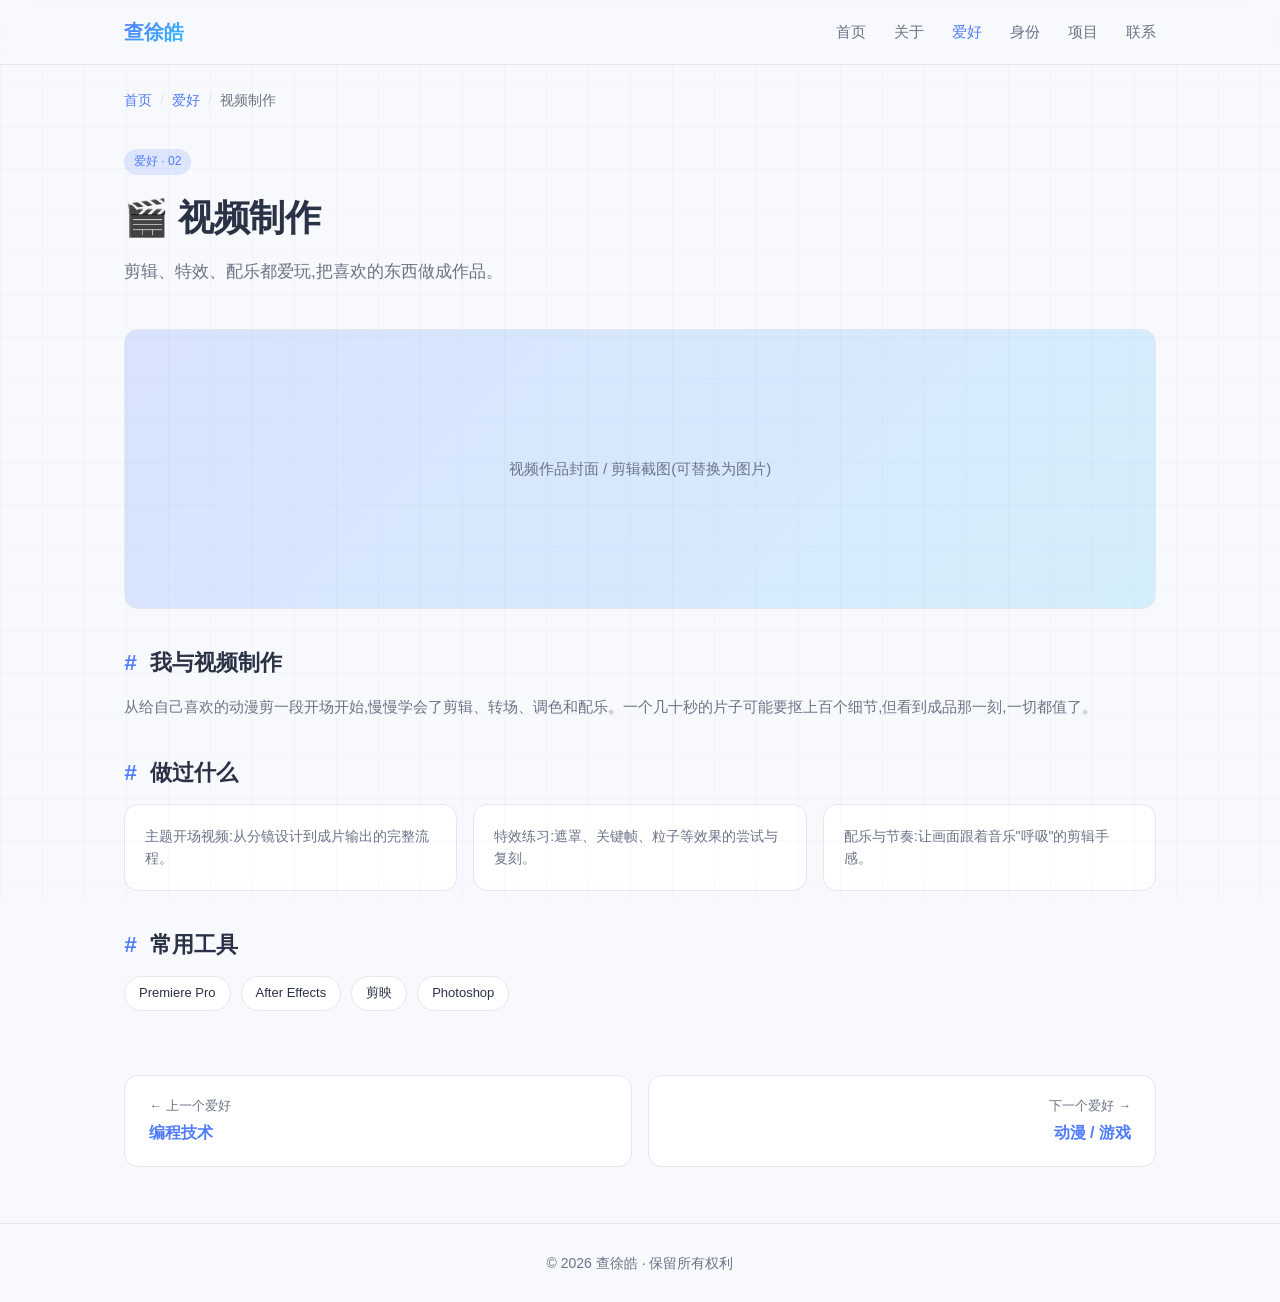
==== hobbies/hobby-2.html @ 5523eb36 "feat: 爱好卡片可点击跳转至五个爱好详情页" ====
<!DOCTYPE html>
<html lang="zh-CN">
<head>
  <meta charset="UTF-8" />
  <meta name="viewport" content="width=device-width, initial-scale=1.0" />
  <meta name="description" content="视频制作 —— 查徐皓的兴趣页。" />
  <title>视频制作 · 查徐皓的爱好</title>
  <link rel="stylesheet" href="../assets/project.css" />
</head>
<body>

  <header>
    <div class="container nav">
      <a class="logo" href="../index.html">查徐皓</a>
      <nav class="nav-links" aria-label="主导航">
        <a href="../index.html">首页</a>
        <a href="../index.html#about">关于</a>
        <a href="../index.html#hobbies" class="active">爱好</a>
        <a href="../index.html#identity">身份</a>
        <a href="../index.html#projects">项目</a>
        <a href="../index.html#contact">联系</a>
      </nav>
    </div>
  </header>

  <main class="container">
    <nav class="breadcrumb" aria-label="面包屑">
      <a href="../index.html">首页</a><span class="sep">/</span><a href="../index.html#hobbies">爱好</a><span class="sep">/</span><span>视频制作</span>
    </nav>

    <div class="detail-hero">
      <span class="tag">爱好 · 02</span>
      <h1>🎬 视频制作</h1>
      <p class="lead">剪辑、特效、配乐都爱玩,把喜欢的东西做成作品。</p>
    </div>

    <div class="cover">视频作品封面 / 剪辑截图(可替换为图片)</div>

    <div class="detail-body">
      <h2>我与视频制作</h2>
      <p>从给自己喜欢的动漫剪一段开场开始,慢慢学会了剪辑、转场、调色和配乐。一个几十秒的片子可能要抠上百个细节,但看到成品那一刻,一切都值了。</p>

      <h2>做过什么</h2>
      <ul class="highlights">
        <li>主题开场视频:从分镜设计到成片输出的完整流程。</li>
        <li>特效练习:遮罩、关键帧、粒子等效果的尝试与复刻。</li>
        <li>配乐与节奏:让画面跟着音乐"呼吸"的剪辑手感。</li>
      </ul>

      <h2>常用工具</h2>
      <div class="tech-list">
        <span>Premiere Pro</span>
        <span>After Effects</span>
        <span>剪映</span>
        <span>Photoshop</span>
      </div>
    </div>

    <nav class="pager" aria-label="爱好间跳转">
      <a href="hobby-1.html"><div class="dir">← 上一个爱好</div><div class="name">编程技术</div></a>
      <a href="hobby-3.html" class="next"><div class="dir">下一个爱好 →</div><div class="name">动漫 / 游戏</div></a>
    </nav>
  </main>

  <footer>
    <div class="container">© 2026 查徐皓 · 保留所有权利</div>
  </footer>

</body>
</html>
---- assets/project.css ----
/* 项目详情页共享样式 */
:root {
  --bg: #f7f9fc;
  --bg-soft: #eef2f8;
  --card: #ffffff;
  --text: #2b3245;
  --text-muted: #6b7385;
  --accent: #4f7cff;
  --accent-2: #38bdf8;
  --border: #e3e8f0;
  --radius: 14px;
  --header-h: 64px;
}

* { margin: 0; padding: 0; box-sizing: border-box; }

html { scroll-behavior: smooth; }

body {
  font-family: "PingFang SC", "Microsoft YaHei", -apple-system, "Segoe UI", sans-serif;
  background: var(--bg);
  color: var(--text);
  line-height: 1.6;
  overflow-x: hidden;
}

a { color: inherit; text-decoration: none; }

::selection { background: rgba(79, 124, 255, 0.3); color: #fff; }

/* 淡金色网格底纹 */
body::before {
  content: "";
  position: fixed;
  inset: 0;
  background-image:
    linear-gradient(rgba(79, 124, 255, 0.04) 1px, transparent 1px),
    linear-gradient(90deg, rgba(79, 124, 255, 0.04) 1px, transparent 1px);
  background-size: 42px 42px;
  pointer-events: none;
  z-index: 0;
}

.container { max-width: 1080px; margin: 0 auto; padding: 0 24px; }

header {
  position: sticky;
  top: 0;
  z-index: 100;
  backdrop-filter: blur(12px);
  background: rgba(247, 249, 252, 0.8);
  border-bottom: 1px solid var(--border);
}
.nav {
  display: flex;
  align-items: center;
  justify-content: space-between;
  height: var(--header-h);
}
.logo {
  font-size: 20px;
  font-weight: 700;
  background: linear-gradient(135deg, var(--accent), var(--accent-2));
  -webkit-background-clip: text;
  background-clip: text;
  -webkit-text-fill-color: transparent;
}
.nav-links { display: flex; gap: 28px; }
.nav-links a {
  color: var(--text-muted);
  font-size: 15px;
  transition: color 0.2s;
}
.nav-links a:hover { color: var(--text); }
.nav-links a.active { color: var(--accent); }

.breadcrumb {
  padding: 24px 0 0;
  font-size: 14px;
  color: var(--text-muted);
}
.breadcrumb a { color: var(--accent); }
.breadcrumb a:hover { text-decoration: underline; }
.breadcrumb .sep { margin: 0 8px; color: var(--border); }

.detail-hero { padding: 36px 0 8px; }
.tag {
  display: inline-block;
  font-size: 12px;
  padding: 3px 10px;
  border-radius: 999px;
  background: rgba(79, 124, 255, 0.15);
  color: var(--accent);
  margin-bottom: 14px;
}
.detail-hero h1 {
  font-size: 36px;
  font-weight: 800;
  letter-spacing: -0.5px;
  margin-bottom: 12px;
}
.detail-hero .lead { color: var(--text-muted); font-size: 17px; max-width: 640px; }

.cover {
  margin: 36px 0;
  border-radius: var(--radius);
  border: 1px solid var(--border);
  background: linear-gradient(135deg, rgba(79, 124, 255, 0.18), rgba(56, 189, 248, 0.18));
  min-height: 280px;
  display: flex;
  align-items: center;
  justify-content: center;
  color: var(--text-muted);
  font-size: 15px;
}

.detail-body { padding-bottom: 24px; }
.detail-body h2 {
  font-size: 22px;
  margin: 36px 0 12px;
}
.detail-body h2::before {
  content: "# ";
  color: var(--accent);
  font-family: Consolas, "Courier New", monospace;
}
.detail-body p { color: var(--text-muted); font-size: 15px; margin-bottom: 12px; }

.tech-list { display: flex; flex-wrap: wrap; gap: 10px; margin-top: 8px; }
.tech-list span {
  font-size: 13px;
  padding: 6px 14px;
  border-radius: 999px;
  border: 1px solid var(--border);
  background: var(--card);
  color: var(--text);
}

.highlights { display: grid; grid-template-columns: repeat(auto-fit, minmax(240px, 1fr)); gap: 16px; margin-top: 8px; }
.highlights li {
  list-style: none;
  background: var(--card);
  border: 1px solid var(--border);
  border-radius: var(--radius);
  padding: 20px;
  font-size: 14px;
  color: var(--text-muted);
}

/* 上/下页跳跃导航 */
.pager {
  display: grid;
  grid-template-columns: 1fr 1fr;
  gap: 16px;
  padding: 40px 0 56px;
}
.pager a {
  background: var(--card);
  border: 1px solid var(--border);
  border-radius: var(--radius);
  padding: 20px 24px;
  transition: border-color 0.2s, transform 0.2s;
}
.pager a:hover { border-color: var(--accent); transform: translateY(-3px); }
.pager .dir { font-size: 13px; color: var(--text-muted); margin-bottom: 4px; }
.pager .name { font-size: 16px; font-weight: 600; color: var(--accent); }
.pager .next { text-align: right; }
.pager .disabled { opacity: 0.4; pointer-events: none; }

footer {
  border-top: 1px solid var(--border);
  padding: 28px 0;
  text-align: center;
  color: var(--text-muted);
  font-size: 14px;
}

@media (max-width: 720px) {
  .detail-hero h1 { font-size: 28px; }
  .pager { grid-template-columns: 1fr; }
  .pager .next { text-align: left; }
}

@media (prefers-reduced-motion: reduce) {
  html { scroll-behavior: auto; }
  *, *::before, *::after { transition: none !important; }
}
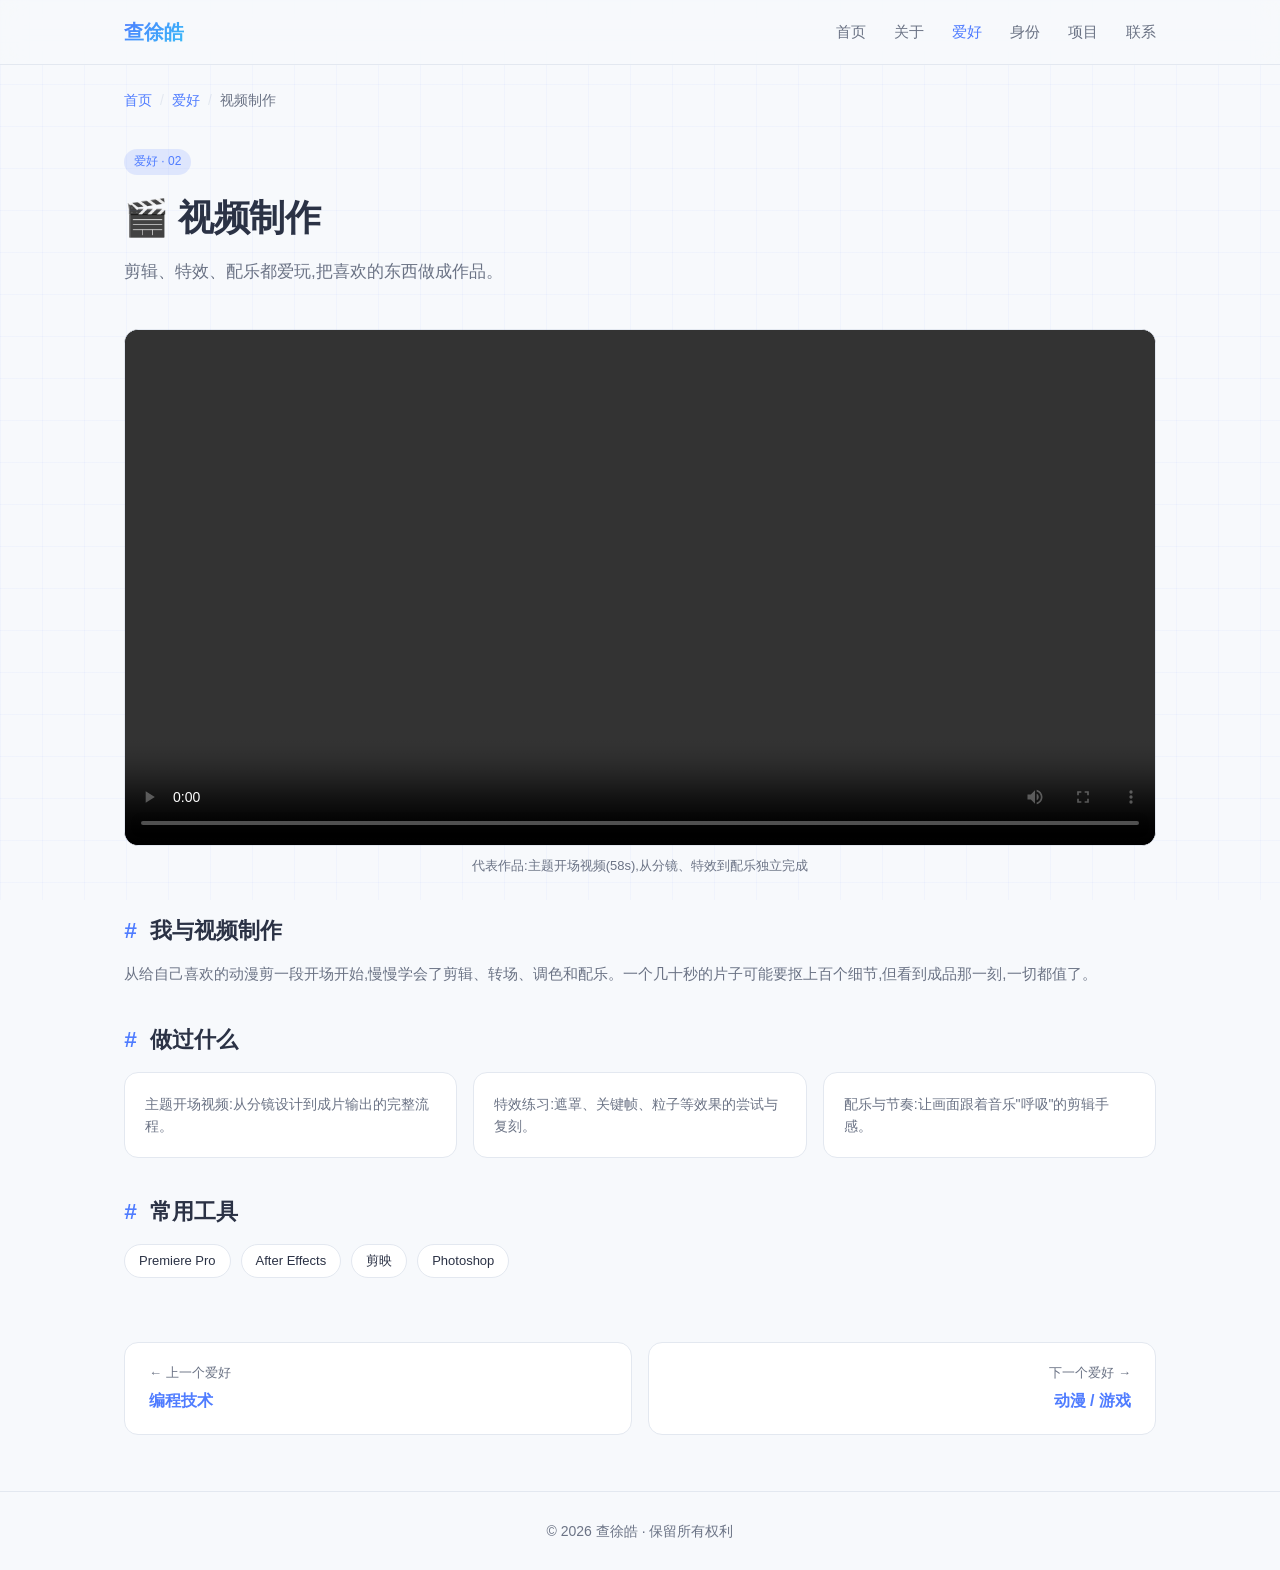
==== commit 944aee03: "feat: 视频制作爱好页嵌入开场视频作品" ====
--- a/hobbies/hobby-2.html
+++ b/hobbies/hobby-2.html
@@ -34,7 +34,10 @@
       <p class="lead">剪辑、特效、配乐都爱玩,把喜欢的东西做成作品。</p>
     </div>
 
-    <div class="cover">视频作品封面 / 剪辑截图(可替换为图片)</div>
+    <figure class="cover-video">
+      <video controls preload="metadata" playsinline src="../assets/media/intro-demo-final.mp4"></video>
+      <figcaption>代表作品:主题开场视频(58s),从分镜、特效到配乐独立完成</figcaption>
+    </figure>
 
     <div class="detail-body">
       <h2>我与视频制作</h2>
--- a/assets/project.css
+++ b/assets/project.css
@@ -114,6 +114,22 @@
   font-size: 15px;
 }
 
+/* 作品视频 */
+.cover-video { margin: 36px 0; }
+.cover-video video {
+  display: block;
+  width: 100%;
+  border-radius: var(--radius);
+  border: 1px solid var(--border);
+  background: #000;
+}
+.cover-video figcaption {
+  margin-top: 10px;
+  text-align: center;
+  color: var(--text-muted);
+  font-size: 13px;
+}
+
 .detail-body { padding-bottom: 24px; }
 .detail-body h2 {
   font-size: 22px;
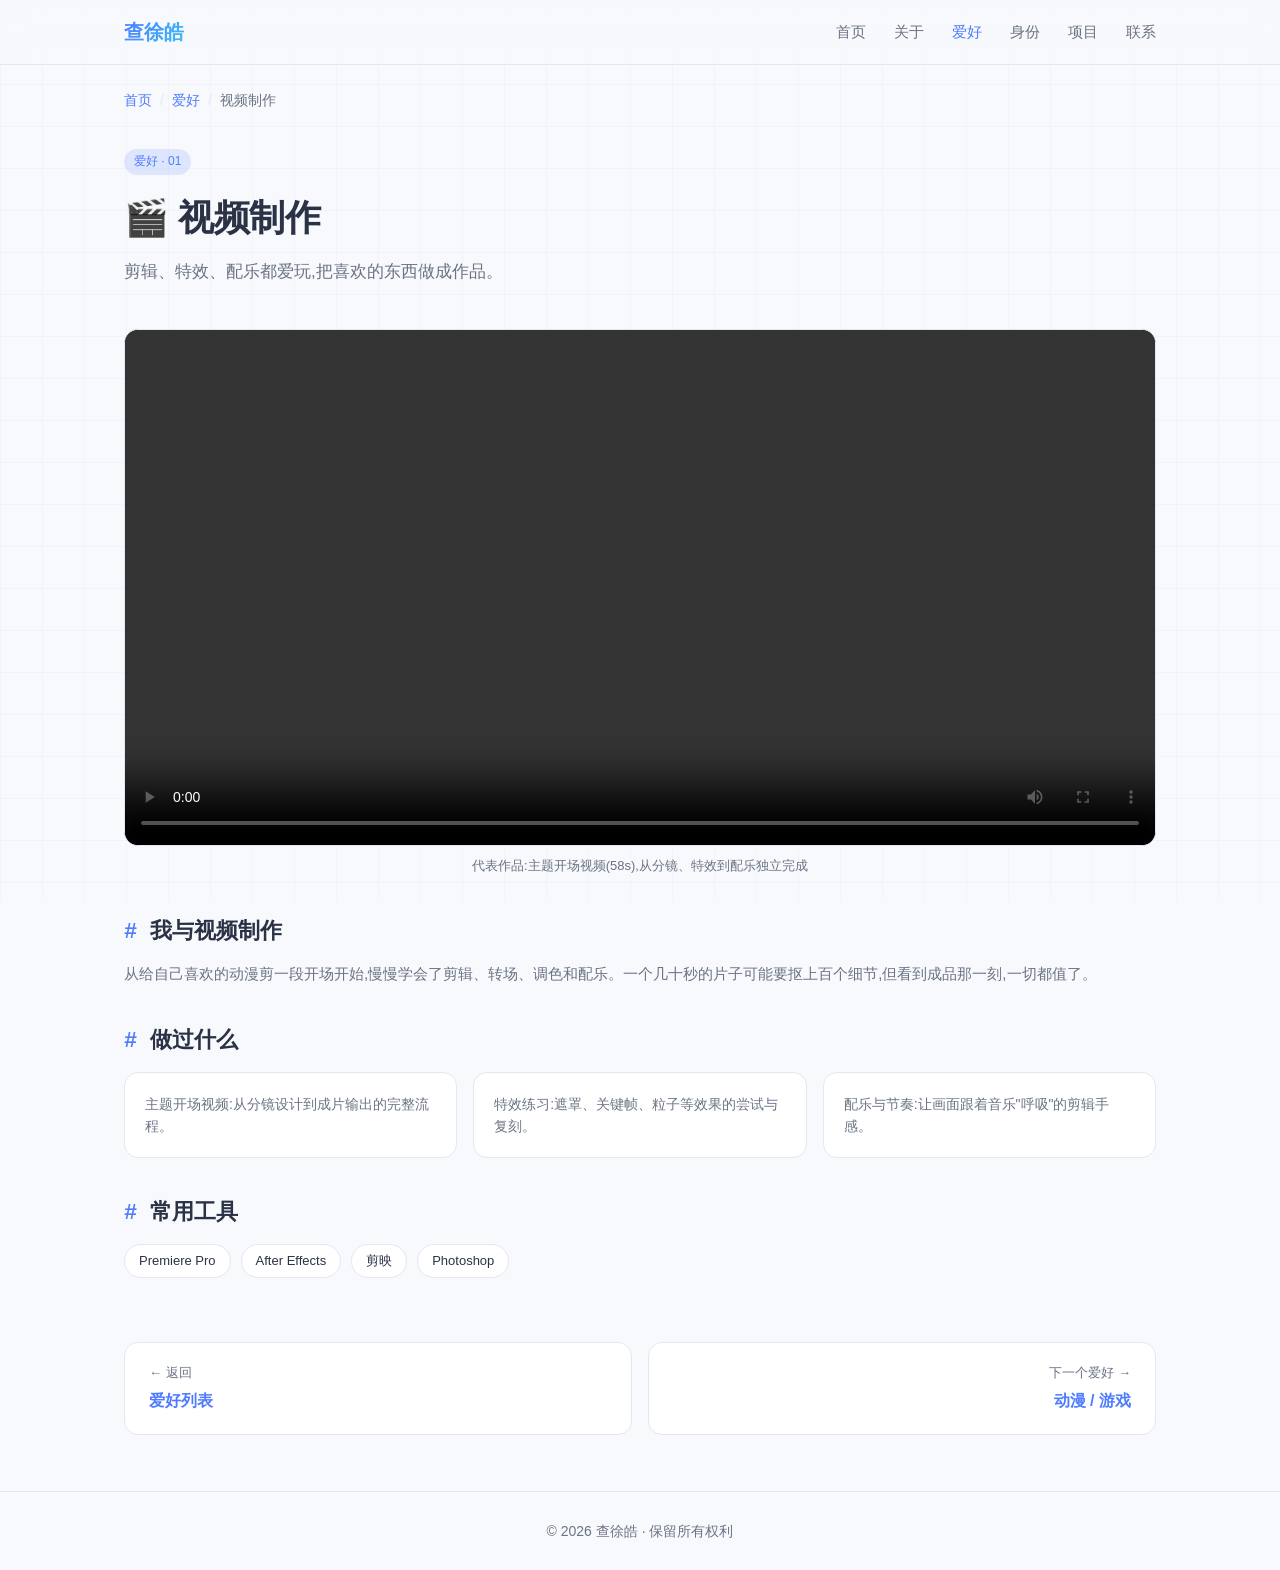
==== commit 47399002: "feat: 移除编程爱好页;记账本上线为项目一(含在线演示)" ====
--- a/hobbies/hobby-2.html
+++ b/hobbies/hobby-2.html
@@ -29,7 +29,7 @@
     </nav>
 
     <div class="detail-hero">
-      <span class="tag">爱好 · 02</span>
+      <span class="tag">爱好 · 01</span>
       <h1>🎬 视频制作</h1>
       <p class="lead">剪辑、特效、配乐都爱玩,把喜欢的东西做成作品。</p>
     </div>
@@ -60,7 +60,7 @@
     </div>
 
     <nav class="pager" aria-label="爱好间跳转">
-      <a href="hobby-1.html"><div class="dir">← 上一个爱好</div><div class="name">编程技术</div></a>
+      <a href="../index.html#hobbies"><div class="dir">← 返回</div><div class="name">爱好列表</div></a>
       <a href="hobby-3.html" class="next"><div class="dir">下一个爱好 →</div><div class="name">动漫 / 游戏</div></a>
     </nav>
   </main>
--- a/assets/project.css
+++ b/assets/project.css
@@ -114,6 +114,164 @@
   font-size: 15px;
 }
 
+/* 真实图片封面 */
+.cover.has-img {
+  display: block;
+  overflow: hidden;
+  min-height: 0;
+  background: var(--bg-soft);
+}
+.cover.has-img img {
+  display: block;
+  width: 100%;
+  height: 320px;
+  object-fit: cover;
+}
+.cover.has-img img.full { height: auto; }
+
+/* 项目在线演示 iframe */
+.demo-frame {
+  display: block;
+  width: 100%;
+  height: 560px;
+  border: none;
+  background: #0e1330;
+}
+.btn-inline {
+  display: inline-block;
+  margin-top: 18px;
+  padding: 10px 24px;
+  border-radius: 999px;
+  background: linear-gradient(135deg, var(--accent), var(--accent-2));
+  color: #fff;
+  font-size: 15px;
+  font-weight: 600;
+  transition: transform 0.2s;
+}
+.btn-inline:hover { transform: translateY(-2px); }
+
+/* 动漫海报墙 */
+.poster-grid {
+  display: grid;
+  grid-template-columns: repeat(auto-fit, minmax(150px, 1fr));
+  gap: 16px;
+  margin: 36px 0;
+}
+.poster-grid figure { margin: 0; }
+.poster-grid img {
+  display: block;
+  width: 100%;
+  aspect-ratio: 3 / 4;
+  object-fit: cover;
+  object-position: 50% 25%;
+  border: 1px solid var(--border);
+  border-radius: var(--radius);
+  box-shadow: 0 4px 16px rgba(43, 50, 69, 0.08);
+  transition: transform 0.25s ease, box-shadow 0.25s ease;
+}
+.poster-grid figure:hover img {
+  transform: translateY(-4px);
+  box-shadow: 0 10px 26px rgba(79, 124, 255, 0.22);
+}
+.poster-grid figcaption {
+  margin-top: 8px;
+  text-align: center;
+  color: var(--text-muted);
+  font-size: 13px;
+}
+.shot-grid img {
+  aspect-ratio: 16 / 9;
+  object-position: 50% 50%;
+}
+
+/* 中国地图(旅游页) */
+.china-map-wrap { margin: 36px 0; }
+.map-tip {
+  color: var(--text-muted);
+  font-size: 13px;
+  margin-bottom: 12px;
+  text-align: center;
+}
+#china-map {
+  display: block;
+  width: 100%;
+  overflow: visible;
+  background: var(--bg-soft);
+  border: 1px solid var(--border);
+  border-radius: var(--radius);
+}
+#china-map .province {
+  fill: #ffffff;
+  stroke: #9aa8bf;
+  stroke-width: 1.8;
+  cursor: pointer;
+  transform-box: fill-box;
+  transform-origin: center;
+  transition: transform 0.2s ease, filter 0.2s ease, fill 0.2s ease;
+}
+#china-map .province:hover {
+  transform: scale(1.06);
+  filter: drop-shadow(0 4px 10px rgba(43, 50, 69, 0.3));
+}
+#china-map .province.visited { fill: #ffd54d; }
+#china-map .province.visited:hover { fill: #ffc933; }
+#china-map .province.active {
+  stroke: var(--accent);
+  stroke-width: 2;
+}
+#china-map .map-border {
+  fill: none;
+  stroke: #9aa8bf;
+  stroke-width: 1.8;
+  stroke-dasharray: 4 3;
+}
+.map-stage { position: relative; }
+.spot-panel {
+  position: absolute;
+  transform: translate(-50%, -108%);
+  z-index: 10;
+  width: min(260px, 72%);
+  padding: 14px 16px;
+  background: var(--card);
+  border: 1px solid var(--border);
+  border-radius: var(--radius);
+  box-shadow: 0 12px 32px rgba(43, 50, 69, 0.22);
+}
+.spot-panel.below { transform: translate(-50%, 8%); }
+.spot-panel h3 { margin: 0 0 10px; font-size: 15px; padding-right: 20px; }
+.spot-close {
+  position: absolute;
+  top: 6px;
+  right: 8px;
+  border: none;
+  background: none;
+  font-size: 18px;
+  line-height: 1;
+  color: var(--text-muted);
+  cursor: pointer;
+}
+.spot-close:hover { color: var(--text); }
+.spot-panel img {
+  display: block;
+  width: 100%;
+  max-height: 200px;
+  object-fit: cover;
+  border-radius: var(--radius);
+}
+.spot-panel img + img { margin-top: 10px; }
+.spot-empty {
+  padding: 22px 0;
+  text-align: center;
+  color: var(--text-muted);
+  font-size: 13px;
+  background: var(--bg-soft);
+  border-radius: var(--radius);
+}
+@media (prefers-reduced-motion: reduce) {
+  #china-map .province { transition: none; }
+  #china-map .province:hover { transform: none; }
+}
+
 /* 作品视频 */
 .cover-video { margin: 36px 0; }
 .cover-video video {
